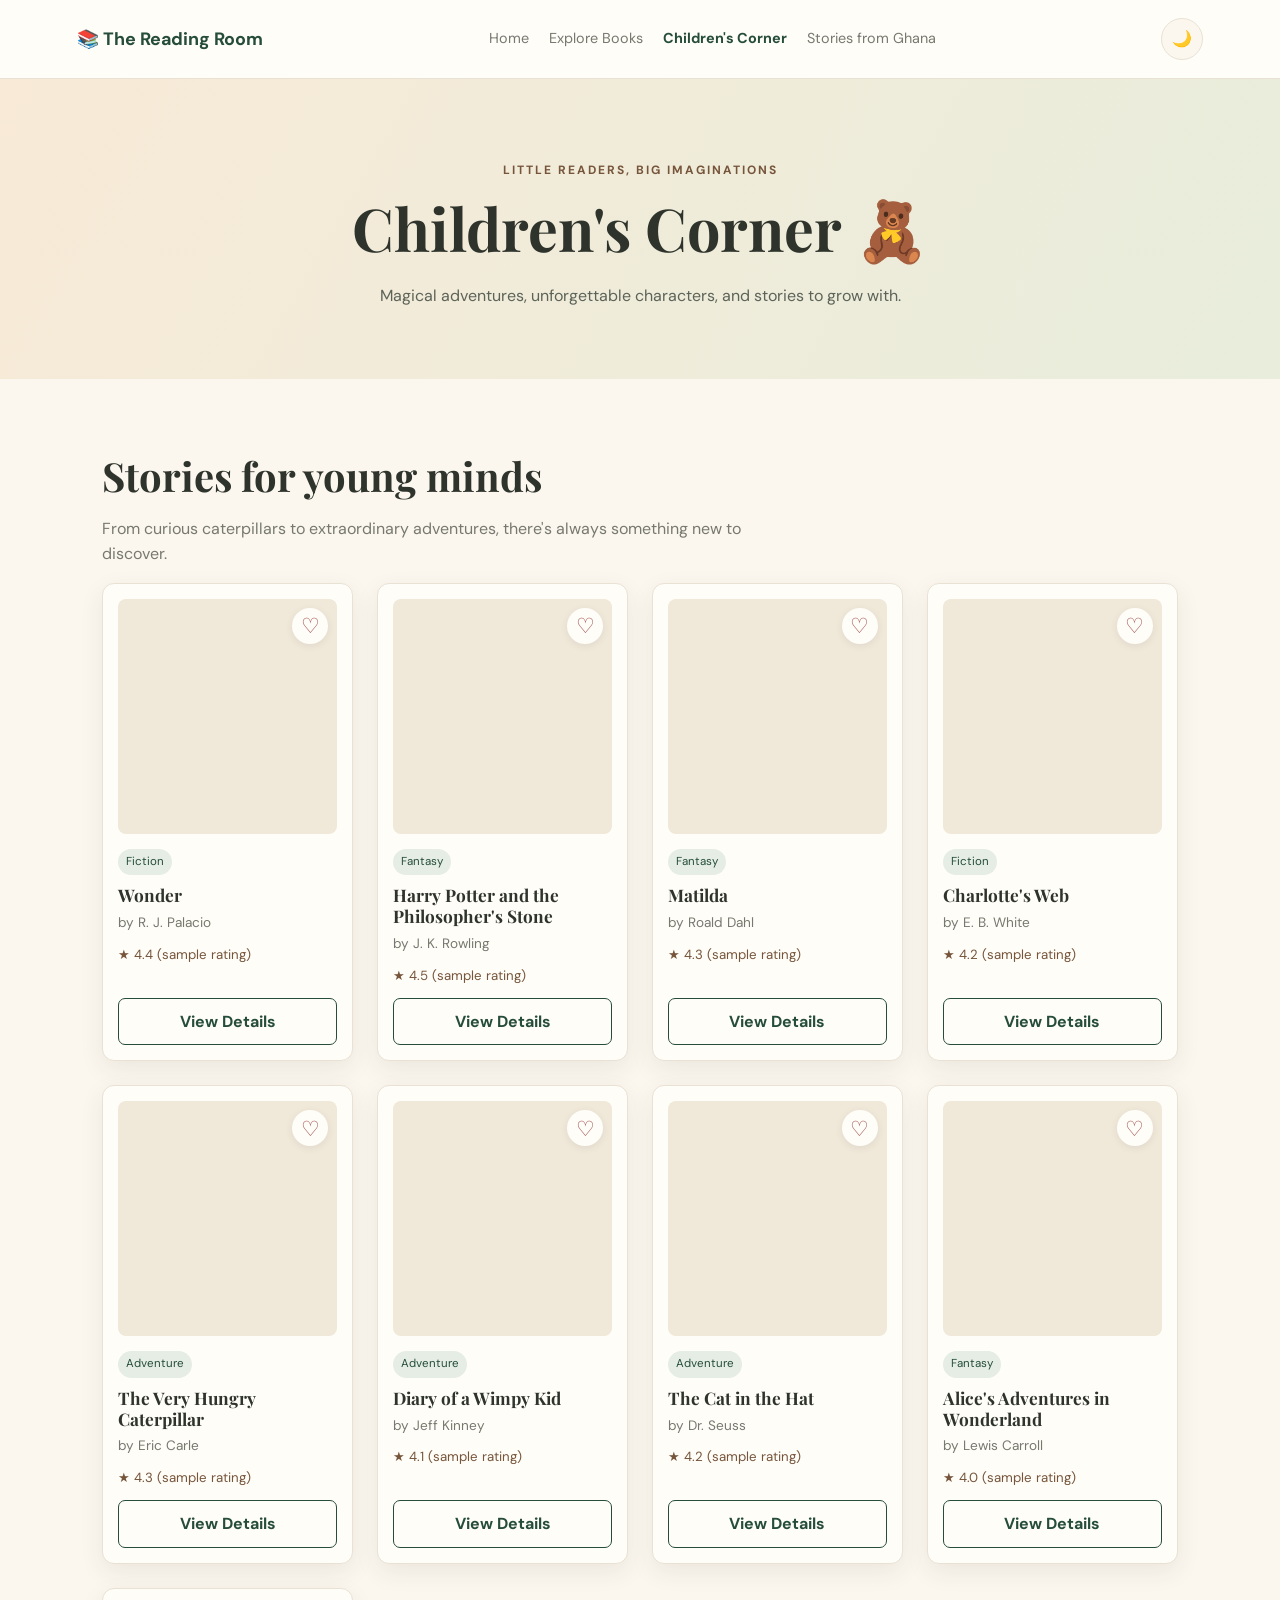
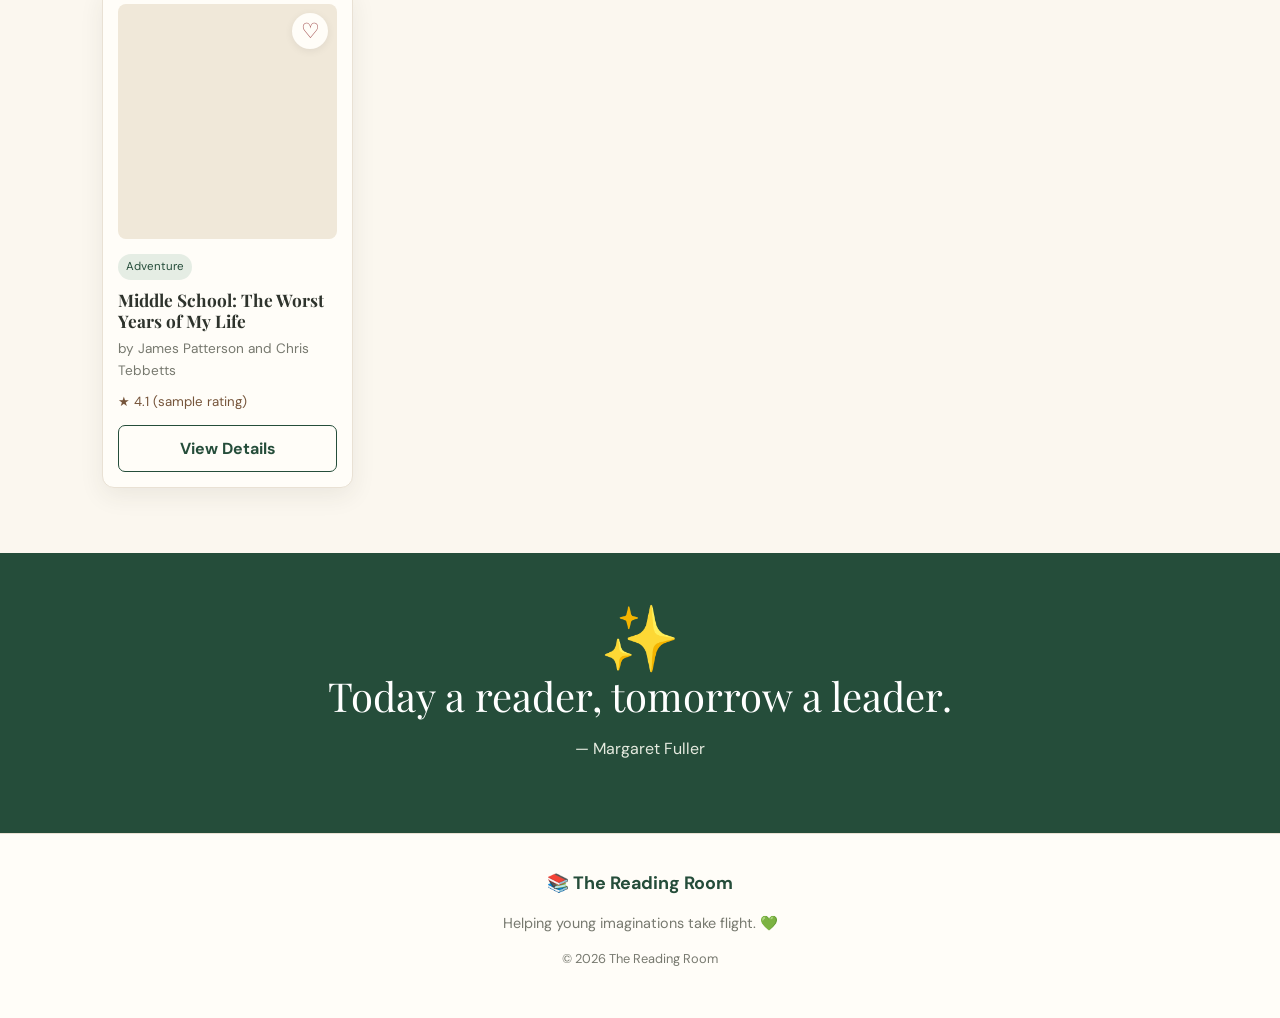
==== children.html @ f55c127a "Add four-page Reading Room website" ====
<!DOCTYPE html>
<html lang="en">
<head>
    <meta charset="UTF-8">
    <meta name="viewport" content="width=device-width, initial-scale=1.0">
    <title>Children's Corner | The Reading Room</title>
    <link rel="stylesheet" href="style.css">
    <script src="script.js" defer></script>
</head>
<body>
    <header class="navbar">
        <a href="index.html" class="logo">📚 The Reading Room</a>
        <nav class="nav-links">
            <a href="index.html">Home</a>
            <a href="library.html">Explore Books</a>
            <a class="active" href="children.html">Children's Corner</a>
            <a href="ghana.html">Stories from Ghana</a>
        </nav>
        <button id="theme-toggle" class="theme-button" aria-label="Toggle dark mode">🌙</button>
    </header>

    <main>
        <section class="page-banner children-banner">
            <p class="eyebrow">LITTLE READERS, BIG IMAGINATIONS</p>
            <h1>Children's Corner 🧸</h1>
            <p>Magical adventures, unforgettable characters, and stories to grow with.</p>
        </section>

        <section class="section">
            <h2>Stories for young minds</h2>
            <p class="section-intro">
                From curious caterpillars to extraordinary adventures, there's
                always something new to discover.
            </p>
            <div id="children-books" class="book-grid"></div>
        </section>

        <section class="quote-section">
            <span class="quote-mark">✨</span>
            <blockquote>Today a reader, tomorrow a leader.</blockquote>
            <p>— Margaret Fuller</p>
        </section>
    </main>

    <footer class="footer">
        <a href="index.html" class="logo">📚 The Reading Room</a>
        <p>Helping young imaginations take flight. 💚</p>
        <p class="copyright">© 2026 The Reading Room</p>
    </footer>

    <dialog id="book-modal" class="book-modal">
        <button id="close-modal" class="close-modal" aria-label="Close book details">✕</button>
        <div id="modal-content"></div>
    </dialog>
</body>
</html>
---- style.css ----
@import url('https://fonts.googleapis.com/css2?family=DM+Sans:wght@400;500;600;700&family=Playfair+Display:wght@500;600;700&display=swap');

:root {
    --cream: #fbf7ef;
    --paper: #fffdf8;
    --green: #254d3a;
    --green-light: #e5ede4;
    --gold: #d5a64a;
    --brown: #76553b;
    --text: #2e332c;
    --muted: #77796f;
    --border: #e9e1d4;
    --shadow: 0 8px 24px rgba(45, 54, 39, 0.08);
}

* {
    box-sizing: border-box;
}

html {
    scroll-behavior: smooth;
}

body {
    margin: 0;
    background: var(--cream);
    color: var(--text);
    font-family: 'DM Sans', sans-serif;
    line-height: 1.6;
    transition: background 0.25s, color 0.25s;
}

a {
    color: inherit;
    text-decoration: none;
}

button, input, select {
    font: inherit;
}

button, a, select {
    -webkit-tap-highlight-color: transparent;
}

.navbar {
    display: flex;
    align-items: center;
    justify-content: space-between;
    gap: 22px;
    padding: 18px 6%;
    background: var(--paper);
    border-bottom: 1px solid var(--border);
    position: sticky;
    top: 0;
    z-index: 10;
}

.logo {
    color: var(--green);
    font-weight: 700;
    font-size: 1.12rem;
    white-space: nowrap;
}

.nav-links {
    display: flex;
    gap: 20px;
    align-items: center;
    flex-wrap: wrap;
}

.nav-links a {
    color: var(--muted);
    font-size: 0.9rem;
}

.nav-links a:hover,
.nav-links a.active {
    color: var(--green);
    font-weight: 700;
}

.theme-button {
    border: 1px solid var(--border);
    background: var(--cream);
    border-radius: 50%;
    width: 42px;
    height: 42px;
    cursor: pointer;
    flex-shrink: 0;
}

.hero {
    min-height: 450px;
    padding: 75px 8%;
    display: flex;
    align-items: center;
    justify-content: space-between;
    gap: 40px;
    background: linear-gradient(120deg, #f3ecdd, #e6eddf);
}

.hero-content {
    max-width: 650px;
}

.eyebrow {
    color: var(--brown);
    font-size: 0.75rem;
    font-weight: 700;
    letter-spacing: 2px;
    text-transform: uppercase;
}

h1, h2, h3, blockquote {
    font-family: 'Playfair Display', Georgia, serif;
    line-height: 1.2;
}

h1 {
    font-size: clamp(2.6rem, 6vw, 4.5rem);
    margin: 12px 0 20px;
}

.hero h1 span {
    color: var(--green);
}

.hero-content > p:not(.eyebrow) {
    max-width: 570px;
    color: #5c6358;
    font-size: 1.05rem;
}

.hero-buttons {
    display: flex;
    flex-wrap: wrap;
    gap: 12px;
    margin-top: 28px;
}

.btn {
    display: inline-block;
    border-radius: 8px;
    padding: 12px 20px;
    font-weight: 700;
    font-size: 0.9rem;
    transition: transform 0.2s, background 0.2s;
}

.btn:hover {
    transform: translateY(-2px);
}

.btn-primary {
    color: white;
    background: var(--green);
}

.btn-primary:hover {
    background: #183d2c;
}

.btn-secondary {
    color: var(--green);
    border: 1px solid var(--green);
    background: transparent;
}

.hero-decoration {
    min-width: 210px;
    text-align: center;
}

.hero-decoration > span {
    font-size: 8rem;
    display: block;
    transform: rotate(-8deg);
}

.hero-note {
    color: var(--brown);
    font-family: 'Playfair Display', Georgia, serif;
    font-style: italic;
}

.section {
    padding: 65px 8%;
}

.section h2,
.section-heading h2 {
    font-size: clamp(1.8rem, 4vw, 2.5rem);
    margin: 8px 0 12px;
}

.section-intro {
    color: var(--muted);
    max-width: 650px;
}

.welcome-section {
    text-align: center;
}

.welcome-section .section-intro {
    margin: 0 auto 32px;
}

.feature-grid {
    display: grid;
    grid-template-columns: repeat(3, minmax(0, 1fr));
    gap: 20px;
    margin-top: 35px;
    text-align: left;
}

.feature-card {
    background: var(--paper);
    padding: 28px;
    border: 1px solid var(--border);
    border-radius: 14px;
    box-shadow: var(--shadow);
    transition: transform 0.2s;
}

.feature-card:hover {
    transform: translateY(-5px);
}

.feature-icon {
    font-size: 2.3rem;
}

.feature-card h3 {
    color: var(--green);
    font-size: 1.35rem;
    margin-bottom: 10px;
}

.feature-card p {
    color: var(--muted);
    font-size: 0.92rem;
}

.text-link {
    display: inline-block;
    color: var(--green);
    font-weight: 700;
    font-size: 0.9rem;
    margin-top: 10px;
}

.section-heading {
    display: flex;
    align-items: end;
    justify-content: space-between;
    gap: 20px;
    margin-bottom: 25px;
}

.book-grid {
    display: grid;
    grid-template-columns: repeat(4, minmax(0, 1fr));
    gap: 24px;
}

.book-card {
    min-width: 0;
    padding: 15px;
    background: var(--paper);
    border: 1px solid var(--border);
    border-radius: 12px;
    box-shadow: var(--shadow);
    position: relative;
    display: flex;
    flex-direction: column;
}

.cover-wrap {
    height: 235px;
    position: relative;
    display: flex;
    justify-content: center;
    align-items: center;
    background: #f0e8d9;
    border-radius: 8px;
    overflow: hidden;
    margin-bottom: 15px;
}

.book-cover {
    height: 100%;
    width: 100%;
    object-fit: contain;
    display: block;
}

.cover-fallback {
    padding: 20px;
    text-align: center;
    color: var(--green);
    font-family: 'Playfair Display', Georgia, serif;
    font-size: 1.1rem;
}

.favorite-button {
    position: absolute;
    top: 9px;
    right: 9px;
    width: 36px;
    height: 36px;
    border: none;
    border-radius: 50%;
    background: var(--paper);
    color: #a04d4d;
    cursor: pointer;
    font-size: 1.3rem;
    box-shadow: 0 2px 8px #00000012;
}

.book-card h3 {
    font-size: 1.08rem;
    margin: 0 0 6px;
    overflow-wrap: anywhere;
}

.book-author {
    color: var(--muted);
    font-size: 0.85rem;
    margin: 0 0 10px;
}

.book-meta {
    display: flex;
    flex-wrap: wrap;
    gap: 6px;
    margin-bottom: 10px;
}

.book-tag {
    background: var(--green-light);
    color: var(--green);
    border-radius: 30px;
    padding: 4px 8px;
    font-size: 0.72rem;
}

.book-rating {
    color: var(--brown);
    font-size: 0.83rem;
    margin: 0 0 12px;
}

.details-button {
    margin-top: auto;
    padding: 10px;
    border: 1px solid var(--green);
    color: var(--green);
    background: transparent;
    border-radius: 7px;
    cursor: pointer;
    font-weight: 700;
}

.details-button:hover {
    color: white;
    background: var(--green);
}

.quote-section {
    padding: 55px 8%;
    background: var(--green);
    color: white;
    text-align: center;
}

.quote-mark {
    font-family: Georgia, serif;
    font-size: 4rem;
    color: var(--gold);
    line-height: 1;
}

.quote-section blockquote {
    max-width: 750px;
    margin: 0 auto 15px;
    font-size: clamp(1.5rem, 4vw, 2.5rem);
}

.quote-section p {
    color: #e5eadf;
}

.page-banner {
    padding: 70px 8%;
    text-align: center;
    background: linear-gradient(120deg, #f3ecdd, #e6eddf);
}

.page-banner h1 {
    font-size: clamp(2.3rem, 5vw, 3.7rem);
}

.page-banner > p:last-child {
    color: #5c6358;
    max-width: 650px;
    margin: 0 auto;
}

.children-banner {
    background: linear-gradient(120deg, #f8ead7, #e8eddc);
}

.ghana-banner {
    background: linear-gradient(120deg, #f5e5cc, #e2eadc);
}

.library-section label {
    display: block;
    font-weight: 700;
    font-size: 0.9rem;
    margin-bottom: 8px;
}

#search-input,
.filter-row select {
    width: 100%;
    padding: 12px;
    background: var(--paper);
    color: var(--text);
    border: 1px solid var(--border);
    border-radius: 8px;
    margin-bottom: 20px;
}

.filter-row {
    display: grid;
    grid-template-columns: 1fr 1fr;
    gap: 20px;
}

.results-count {
    color: var(--muted);
    font-size: 0.9rem;
    margin: 0 0 18px;
}

.empty-message {
    color: var(--muted);
    padding: 25px;
    background: var(--paper);
    border-radius: 10px;
    text-align: center;
}

.hidden {
    display: none !important;
}

.ghana-message {
    margin: 0 8% 65px;
    padding: 35px;
    background: var(--green-light);
    border-radius: 14px;
}

.ghana-message h2 {
    color: var(--green);
}

.ghana-message p {
    max-width: 850px;
}

.footer {
    text-align: center;
    padding: 35px 20px;
    background: var(--paper);
    border-top: 1px solid var(--border);
}

.footer p {
    color: var(--muted);
    font-size: 0.9rem;
}

.copyright {
    font-size: 0.8rem !important;
}

.book-modal {
    width: min(90%, 520px);
    max-height: 85vh;
    overflow-y: auto;
    padding: 30px;
    background: var(--paper);
    color: var(--text);
    border: 1px solid var(--border);
    border-radius: 15px;
}

.book-modal::backdrop {
    background: rgba(18, 28, 21, 0.65);
}

.close-modal {
    display: block;
    margin-left: auto;
    border: none;
    background: transparent;
    color: var(--text);
    cursor: pointer;
    font-size: 1.3rem;
}

.modal-cover {
    width: 125px;
    height: 175px;
    object-fit: contain;
    display: block;
    margin: 10px auto 20px;
    background: #f0e8d9;
    border-radius: 5px;
}

.modal-title {
    text-align: center;
    color: var(--green);
}

.modal-author {
    text-align: center;
    color: var(--muted);
}

.modal-description {
    line-height: 1.8;
}

.modal-save {
    width: 100%;
    margin-top: 15px;
}

body.dark-mode {
    --cream: #17221b;
    --paper: #223027;
    --green: #a7c6a8;
    --green-light: #2f4234;
    --gold: #e3bd6d;
    --brown: #dfbd8e;
    --text: #f0eee6;
    --muted: #b8c0b4;
    --border: #39483d;
    --shadow: 0 8px 24px rgba(0, 0, 0, 0.16);
}

body.dark-mode .hero,
body.dark-mode .page-banner {
    background: linear-gradient(120deg, #26372b, #29382e);
}

body.dark-mode .hero-content > p:not(.eyebrow),
body.dark-mode .page-banner > p:last-child {
    color: var(--muted);
}

body.dark-mode .feature-card h3,
body.dark-mode .text-link,
body.dark-mode .modal-title {
    color: var(--green);
}

body.dark-mode .cover-wrap {
    background: #344237;
}

body.dark-mode .btn-primary {
    background: #54795d;
    color: white;
}

body.dark-mode .btn-secondary {
    color: var(--green);
    border-color: var(--green);
}

body.dark-mode .ghana-message {
    background: var(--green-light);
}

@media (max-width: 1000px) {
    .navbar {
        flex-wrap: wrap;
    }

    .nav-links {
        order: 3;
        width: 100%;
        justify-content: center;
    }

    .book-grid {
        grid-template-columns: repeat(3, minmax(0, 1fr));
    }

    .feature-grid {
        grid-template-columns: 1fr;
    }
}

@media (max-width: 650px) {
    .navbar {
        padding: 15px 5%;
    }

    .nav-links {
        gap: 10px 16px;
    }

    .nav-links a {
        font-size: 0.82rem;
    }

    .hero {
        padding: 50px 6%;
        text-align: center;
    }

    .hero-decoration {
        display: none;
    }

    .hero-buttons {
        justify-content: center;
    }

    .section {
        padding: 45px 6%;
    }

    .book-grid {
        grid-template-columns: repeat(2, minmax(0, 1fr));
        gap: 13px;
    }

    .book-card {
        padding: 10px;
    }

    .cover-wrap {
        height: 185px;
    }

    .section-heading {
        align-items: flex-start;
        flex-direction: column;
        gap: 5px;
    }

    .filter-row {
        grid-template-columns: 1fr;
        gap: 0;
    }

    .page-banner {
        padding: 50px 6%;
    }

    .ghana-message {
        margin: 0 6% 45px;
        padding: 25px;
    }
}

@media (max-width: 360px) {
    .book-grid {
        grid-template-columns: 1fr;
    }

    .cover-wrap {
        height: 230px;
    }
}
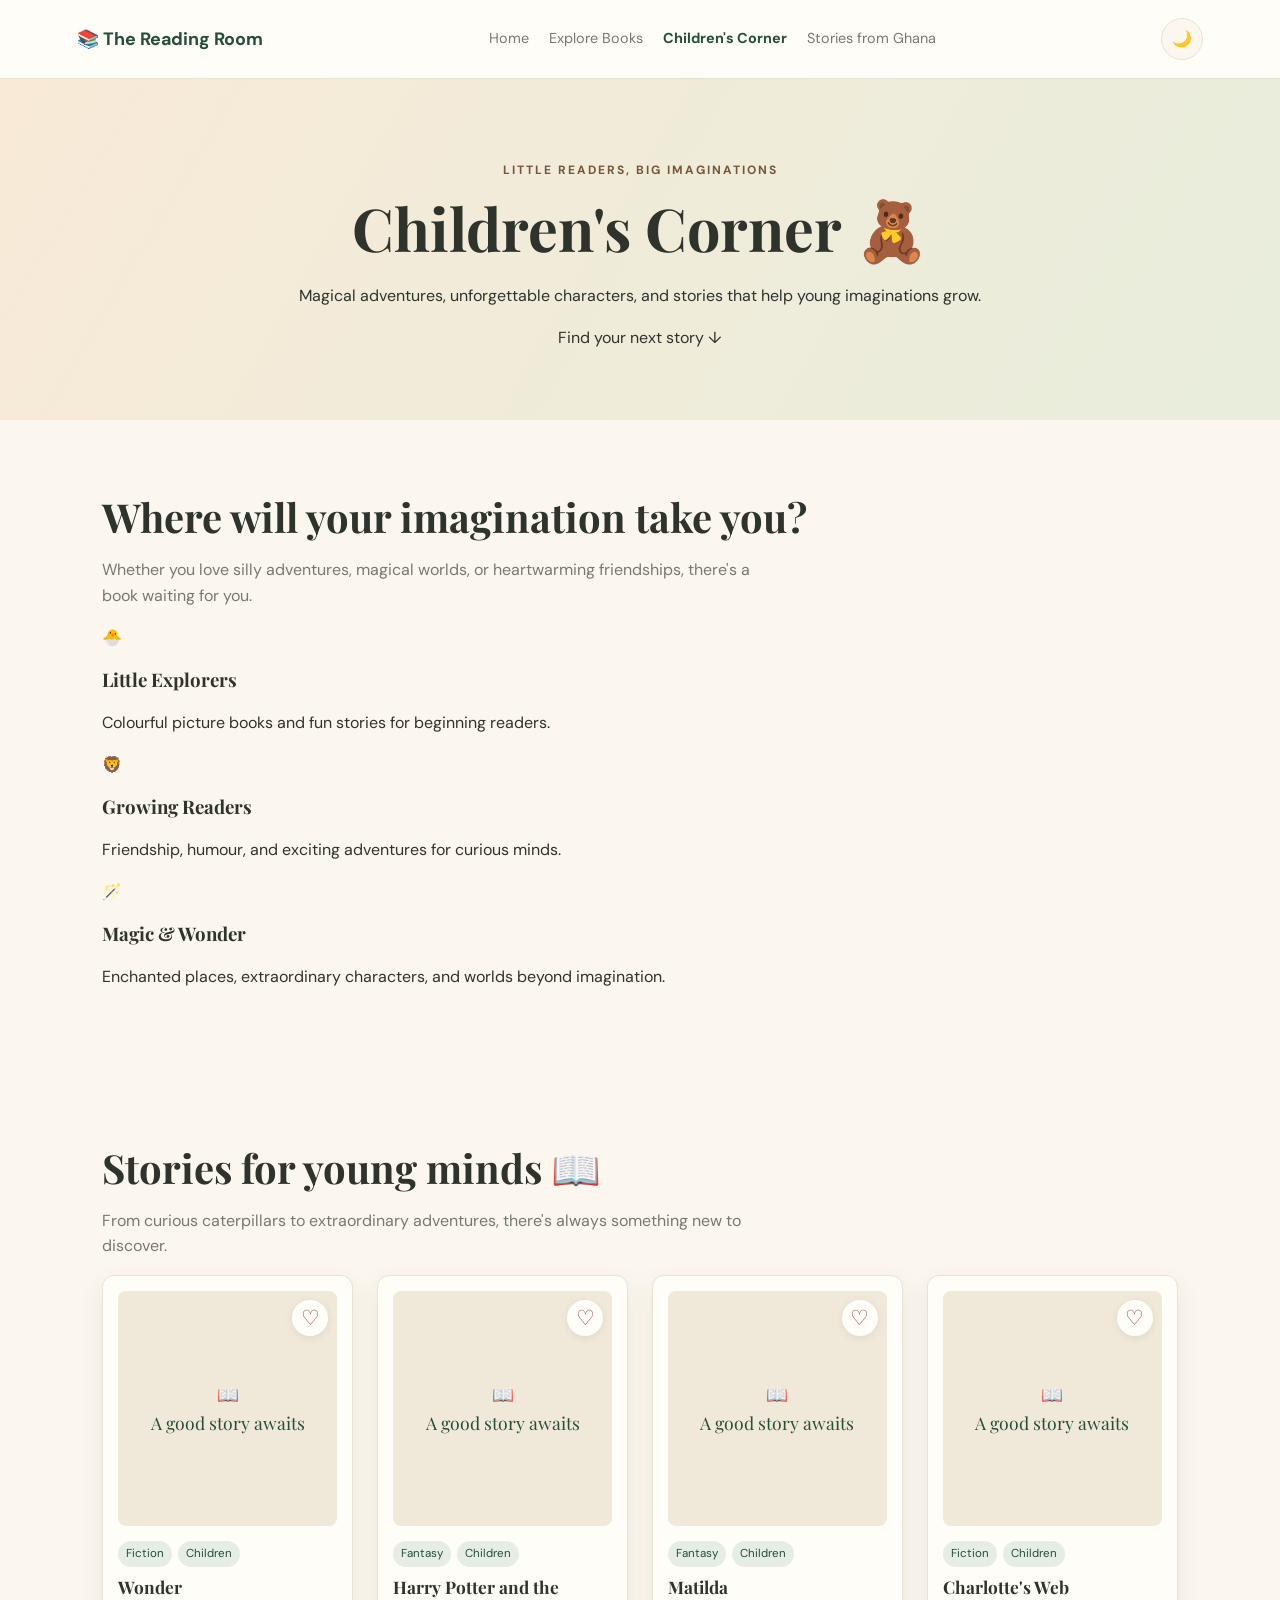
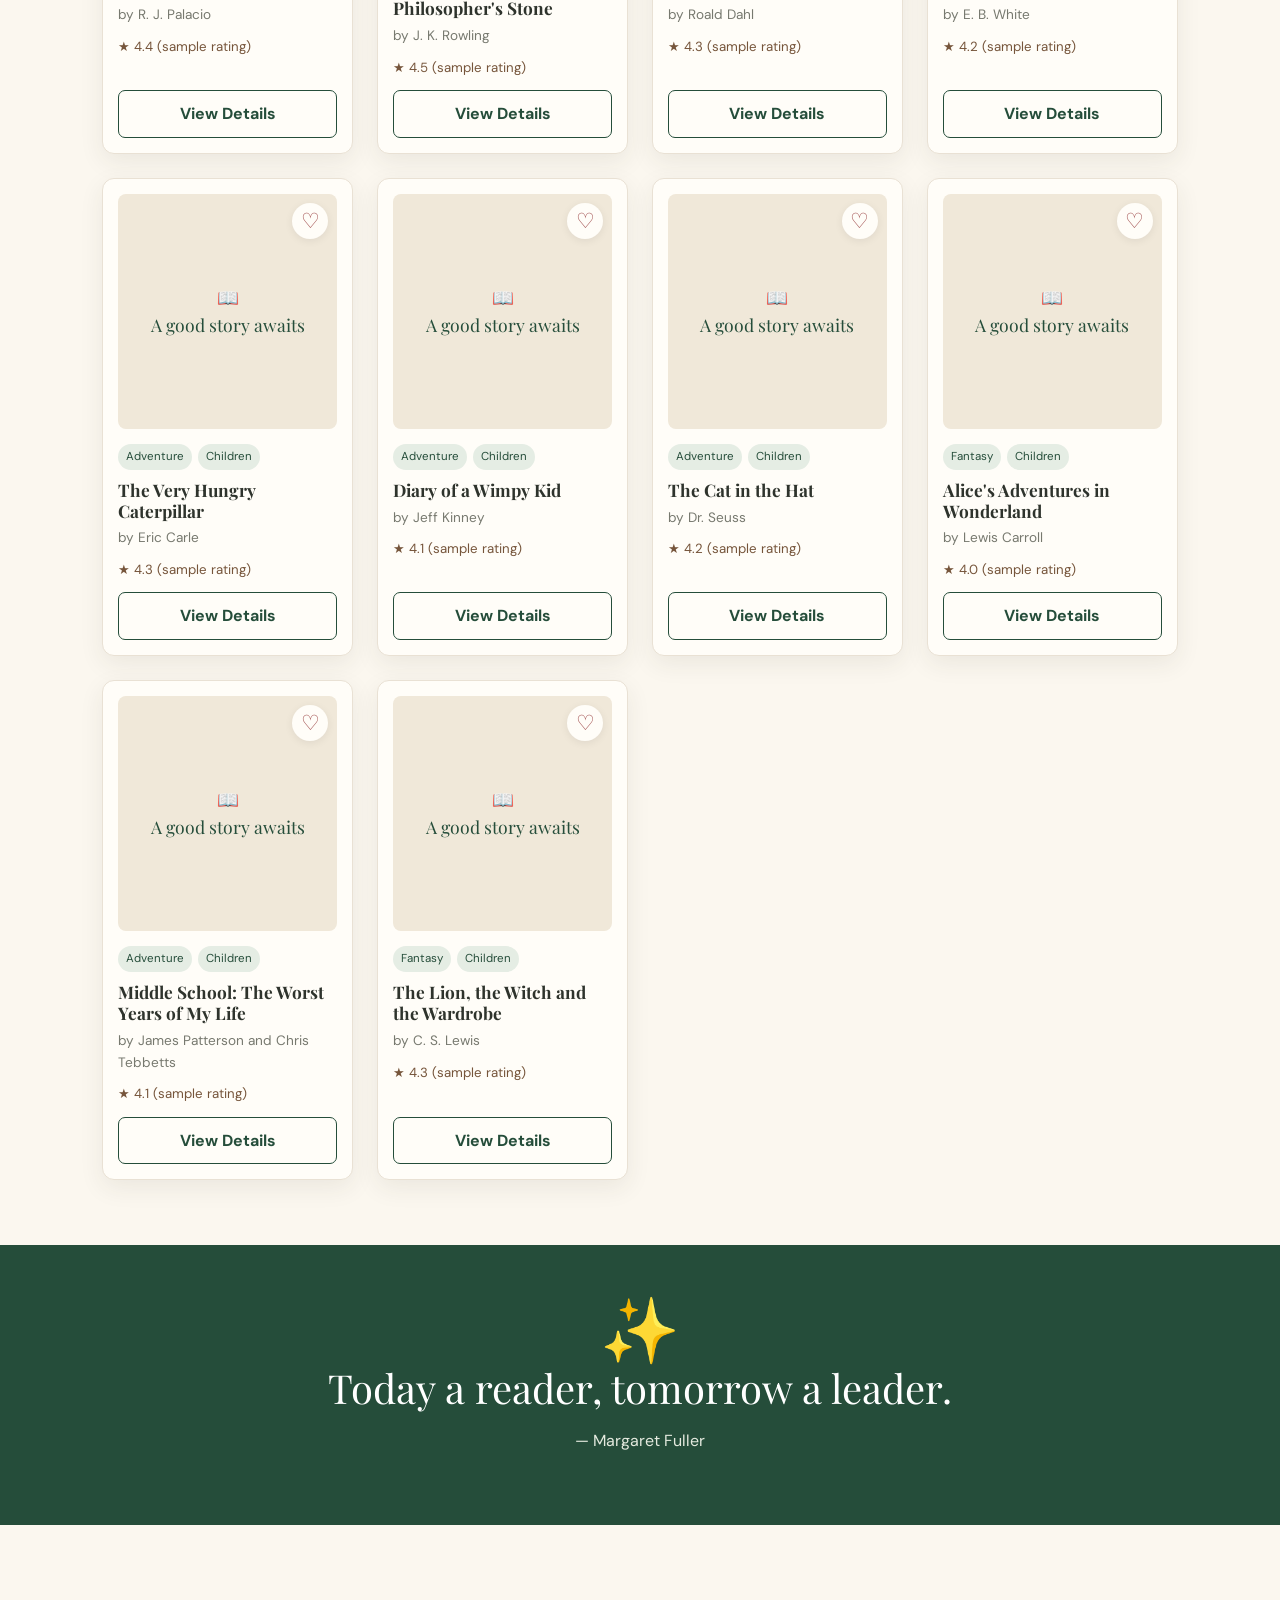
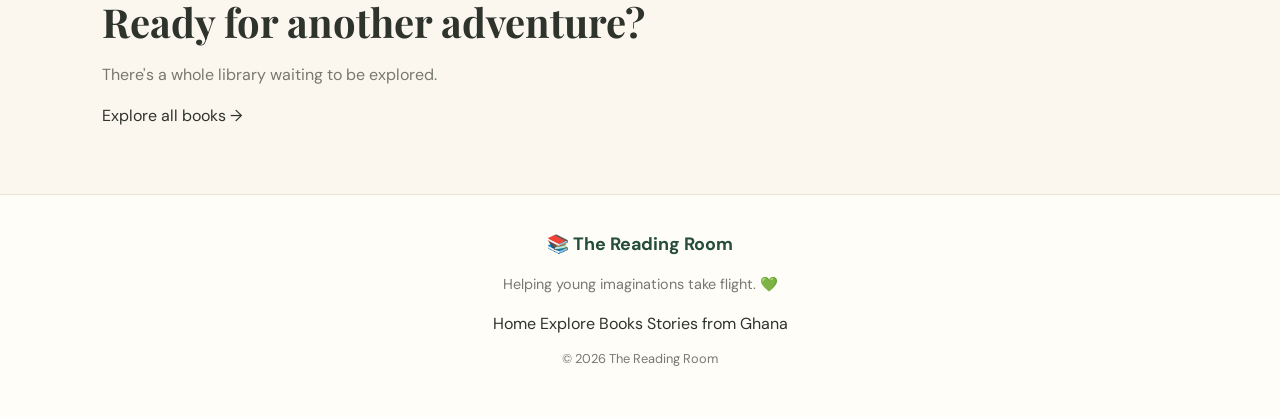
==== commit 27a201e7: "Update Reading Room website and book collection" ====
--- a/children.html
+++ b/children.html
@@ -3,6 +3,7 @@
 <head>
     <meta charset="UTF-8">
     <meta name="viewport" content="width=device-width, initial-scale=1.0">
+    <meta name="description" content="Discover magical adventures, funny characters, and wonderful books for young readers at The Reading Room.">
     <title>Children's Corner | The Reading Room</title>
     <link rel="stylesheet" href="style.css">
     <script src="script.js" defer></script>
@@ -10,47 +11,121 @@
 <body>
     <header class="navbar">
         <a href="index.html" class="logo">📚 The Reading Room</a>
-        <nav class="nav-links">
+
+        <nav class="nav-links" aria-label="Main navigation">
             <a href="index.html">Home</a>
             <a href="library.html">Explore Books</a>
             <a class="active" href="children.html">Children's Corner</a>
             <a href="ghana.html">Stories from Ghana</a>
         </nav>
-        <button id="theme-toggle" class="theme-button" aria-label="Toggle dark mode">🌙</button>
+
+        <button id="theme-toggle" class="theme-button"
+                type="button" aria-label="Toggle dark mode">🌙</button>
     </header>
 
     <main>
+        <!-- Welcome banner -->
         <section class="page-banner children-banner">
             <p class="eyebrow">LITTLE READERS, BIG IMAGINATIONS</p>
             <h1>Children's Corner 🧸</h1>
-            <p>Magical adventures, unforgettable characters, and stories to grow with.</p>
+            <p>
+                Magical adventures, unforgettable characters, and stories
+                that help young imaginations grow.
+            </p>
+            <a href="#children-collection" class="button">
+                Find your next story ↓
+            </a>
         </section>
 
+        <!-- Reading categories -->
         <section class="section">
-            <h2>Stories for young minds</h2>
+            <h2>Where will your imagination take you?</h2>
             <p class="section-intro">
-                From curious caterpillars to extraordinary adventures, there's
-                always something new to discover.
+                Whether you love silly adventures, magical worlds, or
+                heartwarming friendships, there's a book waiting for you.
             </p>
+
+            <div class="children-categories">
+                <article class="children-category">
+                    <span class="category-icon">🐣</span>
+                    <h3>Little Explorers</h3>
+                    <p>
+                        Colourful picture books and fun stories for
+                        beginning readers.
+                    </p>
+                </article>
+
+                <article class="children-category">
+                    <span class="category-icon">🦁</span>
+                    <h3>Growing Readers</h3>
+                    <p>
+                        Friendship, humour, and exciting adventures
+                        for curious minds.
+                    </p>
+                </article>
+
+                <article class="children-category">
+                    <span class="category-icon">🪄</span>
+                    <h3>Magic & Wonder</h3>
+                    <p>
+                        Enchanted places, extraordinary characters,
+                        and worlds beyond imagination.
+                    </p>
+                </article>
+            </div>
+        </section>
+
+        <!-- Children's book collection -->
+        <section class="section" id="children-collection">
+            <h2>Stories for young minds 📖</h2>
+            <p class="section-intro">
+                From curious caterpillars to extraordinary adventures,
+                there's always something new to discover.
+            </p>
+
+            <!-- JavaScript displays the children's books here -->
             <div id="children-books" class="book-grid"></div>
         </section>
 
+        <!-- Reading reminder -->
         <section class="quote-section">
             <span class="quote-mark">✨</span>
-            <blockquote>Today a reader, tomorrow a leader.</blockquote>
+            <blockquote>
+                Today a reader, tomorrow a leader.
+            </blockquote>
             <p>— Margaret Fuller</p>
+        </section>
+
+        <!-- Link to the complete collection -->
+        <section class="section children-cta">
+            <h2>Ready for another adventure?</h2>
+            <p class="section-intro">
+                There's a whole library waiting to be explored.
+            </p>
+            <a href="library.html" class="button">
+                Explore all books →
+            </a>
         </section>
     </main>
 
     <footer class="footer">
         <a href="index.html" class="logo">📚 The Reading Room</a>
         <p>Helping young imaginations take flight. 💚</p>
+
+        <div class="footer-links">
+            <a href="index.html">Home</a>
+            <a href="library.html">Explore Books</a>
+            <a href="ghana.html">Stories from Ghana</a>
+        </div>
+
         <p class="copyright">© 2026 The Reading Room</p>
     </footer>
 
+    <!-- Book details modal -->
     <dialog id="book-modal" class="book-modal">
-        <button id="close-modal" class="close-modal" aria-label="Close book details">✕</button>
+        <button id="close-modal" class="close-modal"
+                type="button" aria-label="Close book details">✕</button>
         <div id="modal-content"></div>
     </dialog>
 </body>
-</html>+</html>
--- a/style.css
+++ b/style.css
@@ -683,4 +683,369 @@
     .cover-wrap {
         height: 230px;
     }
-}+}
+
+/* ==========================================
+   STORIES FROM GHANA
+   ========================================== */
+
+.ghana-categories {
+    display: grid;
+    grid-template-columns: repeat(3, minmax(0, 1fr));
+    gap: 24px;
+    margin-top: 30px;
+}
+
+.ghana-category {
+    padding: 28px 22px;
+    background: var(--paper);
+    color: var(--text);
+    border: 1px solid var(--border);
+    border-radius: 14px;
+    transition: transform 0.2s ease, box-shadow 0.2s ease;
+}
+
+.ghana-category:hover {
+    transform: translateY(-5px);
+    box-shadow: var(--shadow);
+}
+
+.ghana-icon {
+    display: block;
+    font-size: 2.3rem;
+    margin-bottom: 12px;
+}
+
+.ghana-category h3 {
+    color: var(--green);
+    margin-bottom: 10px;
+}
+
+.ghana-category p {
+    color: var(--text);
+    line-height: 1.7;
+}
+
+.ghana-message {
+    margin: 20px 8% 60px;
+    padding: 45px 30px;
+    background: #e8eddf;
+    color: #234c3b;
+    border-radius: 14px;
+    text-align: center;
+}
+
+.ghana-message h2,
+.ghana-message h3,
+.ghana-message p {
+    color: #234c3b;
+    opacity: 1;
+}
+
+.ghana-message p {
+    max-width: 750px;
+    margin: 15px auto 0;
+    line-height: 1.9;
+}
+
+.ghana-cta {
+    text-align: center;
+}
+
+/* ==========================================
+   HOME PAGE RECOMMENDATION QUIZ
+   ========================================== */
+
+.reading-quiz {
+    max-width: 1100px;
+    margin: 30px auto;
+    padding: 35px;
+    background: #f5f0e4;
+    color: #294536;
+    border-radius: 16px;
+}
+
+.reading-quiz h2 {
+    margin-bottom: 12px;
+    color: #294536;
+}
+
+.reading-quiz h3,
+.reading-quiz p,
+.reading-quiz label,
+#recommendation-results {
+    color: #294536;
+    opacity: 1;
+}
+
+.reading-quiz .eyebrow {
+    color: #94652f;
+}
+
+#recommendation-form {
+    display: grid;
+    grid-template-columns: repeat(3, minmax(0, 1fr));
+    gap: 18px;
+    margin-top: 28px;
+}
+
+.quiz-field {
+    display: flex;
+    flex-direction: column;
+    gap: 8px;
+}
+
+.quiz-field label {
+    font-weight: 600;
+}
+
+.quiz-field select {
+    width: 100%;
+    padding: 12px;
+    border: 1px solid #d8d0c0;
+    border-radius: 8px;
+    background: #fffdf8;
+    color: #263b30;
+}
+
+#recommendation-form button {
+    grid-column: 1 / -1;
+    justify-self: start;
+}
+
+#recommendation-results:not(:empty) {
+    margin-top: 24px;
+}
+
+#recommendation-results .book-card {
+    background: #fffdf8;
+    color: #294536;
+}
+
+#recommendation-results .book-card h3,
+#recommendation-results .book-card p {
+    color: #294536;
+}
+
+#recommendation-results .book-author,
+#recommendation-results .book-rating span {
+    color: #66766b;
+}
+
+#surprise-button {
+    margin-top: 16px;
+}
+
+.hero-subtitle {
+    margin-top: 22px;
+    font-size: 0.9rem;
+    opacity: 0.85;
+}
+
+/* ==========================================
+   EXPLORE BOOKS PAGE
+   ========================================== */
+
+.library-search {
+    display: flex;
+    flex-direction: column;
+    gap: 8px;
+    margin-bottom: 22px;
+}
+
+.library-search label,
+.filter-row label {
+    font-weight: 600;
+}
+
+.library-search input,
+.filter-row select {
+    width: 100%;
+    padding: 12px;
+    border: 1px solid #d8d0c0;
+    border-radius: 8px;
+    background: var(--paper);
+    color: var(--text);
+}
+
+.filter-row {
+    display: grid;
+    grid-template-columns: repeat(3, minmax(0, 1fr));
+    gap: 18px;
+}
+
+.filter-row > div {
+    display: flex;
+    flex-direction: column;
+    gap: 8px;
+}
+
+.library-actions {
+    display: flex;
+    flex-wrap: wrap;
+    gap: 12px;
+    margin-top: 20px;
+}
+
+.library-note {
+    text-align: center;
+    background: #f5f0e4;
+    color: #294536;
+    border-radius: 14px;
+    margin: 20px auto;
+    padding: 30px;
+}
+
+.library-note p {
+    max-width: 650px;
+    margin: 12px auto 0;
+    line-height: 1.8;
+}
+
+/* ==========================================
+   DARK MODE
+   ========================================== */
+
+body.dark-mode .ghana-category {
+    background: var(--paper);
+    color: var(--text);
+    border-color: var(--border);
+}
+
+body.dark-mode .ghana-category h3,
+body.dark-mode .ghana-category p {
+    color: var(--text);
+}
+
+body.dark-mode .ghana-message {
+    background: #2f4234;
+    color: #f5f0e5;
+}
+
+body.dark-mode .ghana-message h2,
+body.dark-mode .ghana-message h3,
+body.dark-mode .ghana-message p {
+    color: #f5f0e5;
+    opacity: 1;
+}
+
+body.dark-mode .reading-quiz {
+    background: #223027;
+    color: #f0eee6;
+}
+
+body.dark-mode .reading-quiz h2,
+body.dark-mode .reading-quiz h3,
+body.dark-mode .reading-quiz p,
+body.dark-mode .reading-quiz label,
+body.dark-mode #recommendation-results {
+    color: #f0eee6;
+    opacity: 1;
+}
+
+body.dark-mode .reading-quiz .eyebrow {
+    color: #e3bd8e;
+}
+
+body.dark-mode .quiz-field select {
+    background: #17221b;
+    color: #f0eee6;
+    border-color: #657568;
+}
+
+body.dark-mode #recommendation-results .book-card {
+    background: #2f4234;
+    color: #f0eee6;
+}
+
+body.dark-mode #recommendation-results .book-card h3,
+body.dark-mode #recommendation-results .book-card p {
+    color: #f0eee6;
+}
+
+body.dark-mode #recommendation-results .book-author,
+body.dark-mode #recommendation-results .book-rating span {
+    color: #d0d9ce;
+}
+
+body.dark-mode .library-note {
+    background: #223027;
+    color: #f0eee6;
+}
+
+/* ==========================================
+   ACCESSIBILITY AND RESPONSIVE LAYOUT
+   ========================================== */
+
+button:focus-visible,
+a:focus-visible,
+select:focus-visible,
+input:focus-visible {
+    outline: 3px solid var(--gold);
+    outline-offset: 3px;
+}
+
+@media (max-width: 700px) {
+    .ghana-categories {
+        grid-template-columns: 1fr;
+    }
+
+    .ghana-message {
+        margin: 10px 20px 40px;
+        padding: 32px 20px;
+    }
+
+    #recommendation-form {
+        grid-template-columns: 1fr;
+    }
+
+    #recommendation-form button {
+        grid-column: auto;
+        justify-self: stretch;
+    }
+
+    .reading-quiz {
+        margin: 20px;
+        padding: 24px 20px;
+    }
+
+    .filter-row {
+        grid-template-columns: 1fr;
+    }
+}
+
+/* Ghanaian author spotlight */
+.author-grid {
+    display: grid;
+    grid-template-columns: repeat(3, minmax(0, 1fr));
+    gap: 24px;
+    margin-top: 28px;
+}
+
+.author-card {
+    padding: 24px;
+    background: var(--paper);
+    color: var(--text);
+    border: 1px solid var(--border);
+    border-radius: 12px;
+    box-shadow: var(--shadow);
+}
+
+.author-card h3 {
+    color: var(--green);
+}
+
+.author-card p {
+    line-height: 1.7;
+}
+
+.author-book {
+    padding-top: 12px;
+    border-top: 1px solid var(--border);
+}
+
+@media (max-width: 768px) {
+    .author-grid {
+        grid-template-columns: 1fr;
+    }
+}
